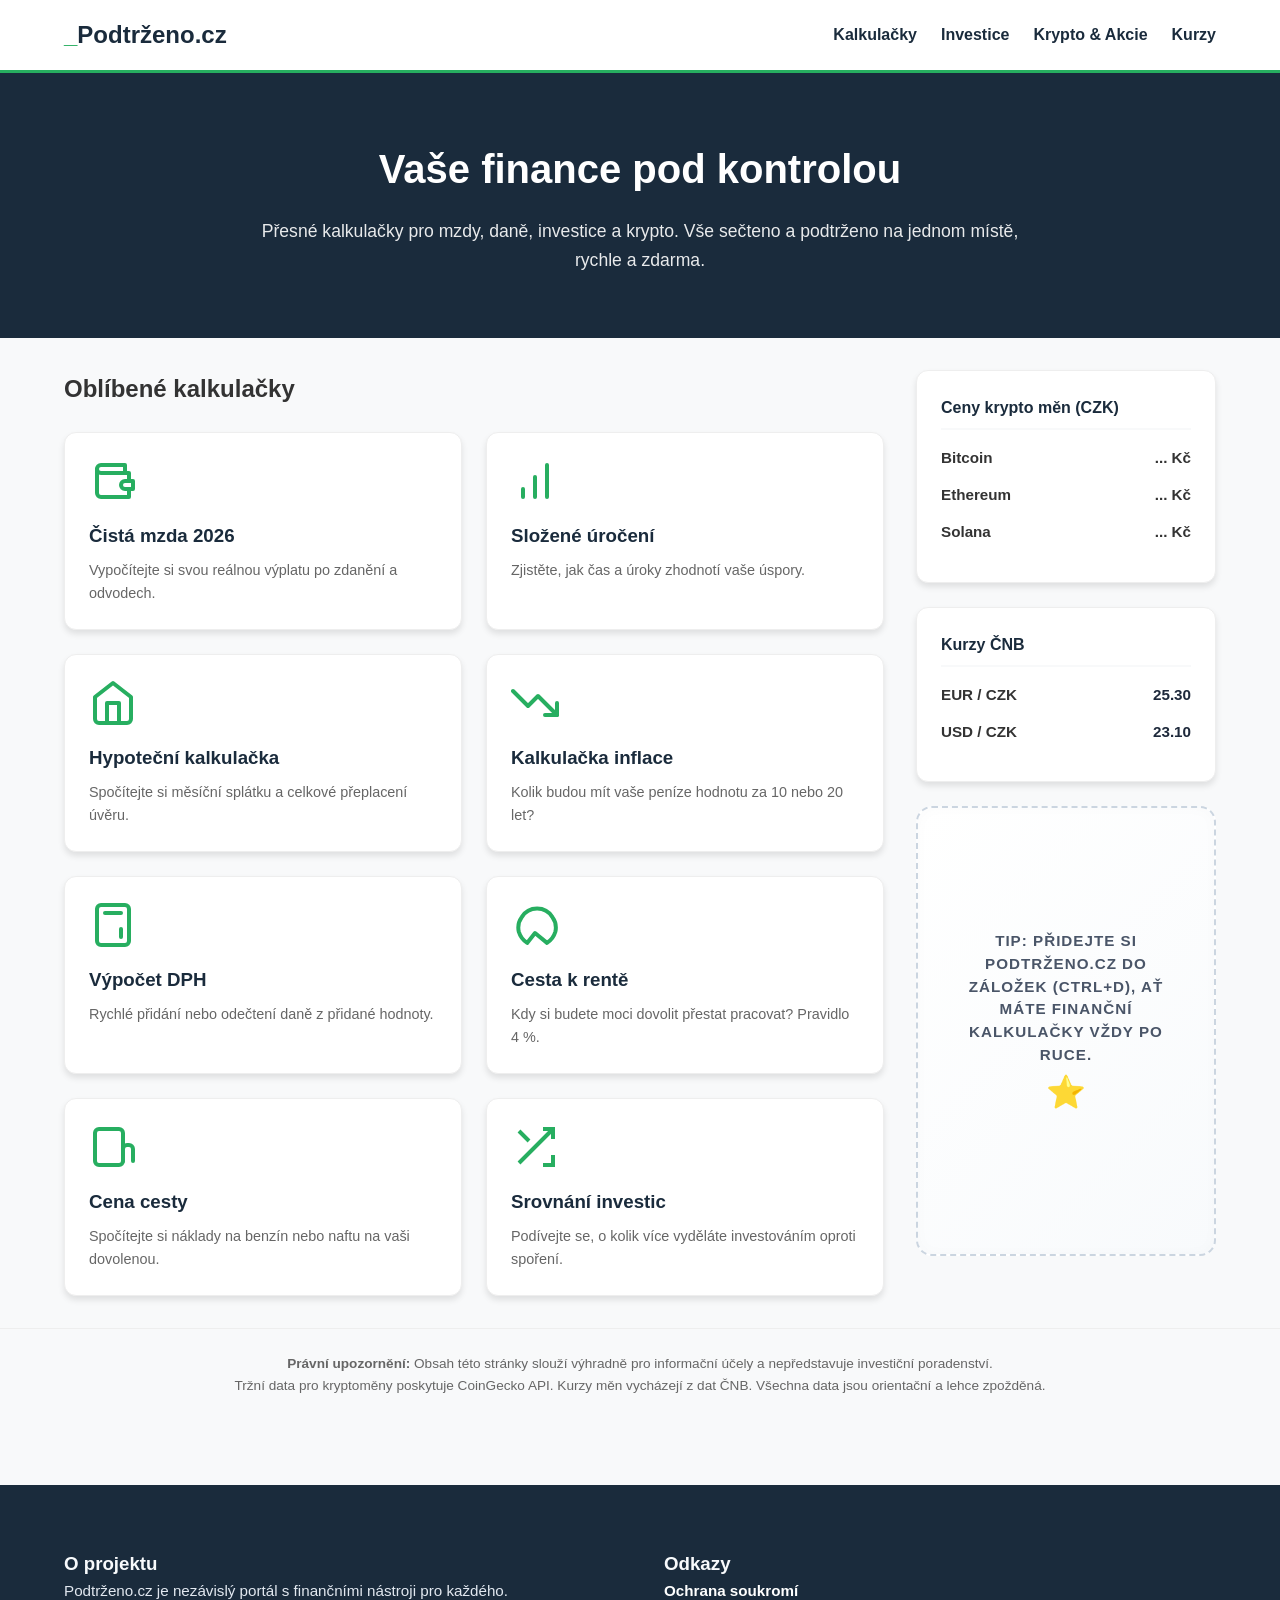
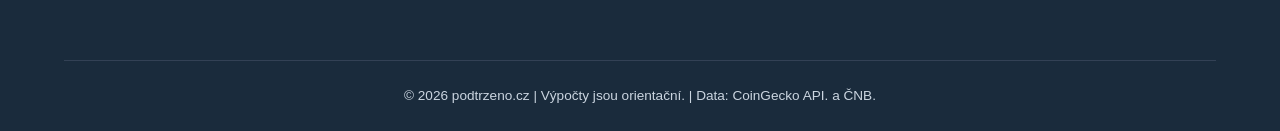
==== index.html @ 0bf3444c "Commit" ====
<!DOCTYPE html>
<html lang="cs">
<head>
    <meta charset="UTF-8">
    <meta name="viewport" content="width=device-width, initial-scale=1.0">
    <title>Podtrženo.cz | Chytré finanční kalkulačky a kurzy</title>
    <meta name="description" content="Všechny finanční výpočty na jednom místě. Kalkulačka čisté mzdy, složené úročení, hypotéky a aktuální kurzy kryptoměn pro rok 2026.">
    
    <link rel="stylesheet" href="styles.css">
    <link rel="icon" type="image/svg+xml" href="favicon.png">
    <link rel="apple-touch-icon" href="favicon.png">
    <script src="app.js" defer></script>
</head>
<body>

<header>
    <a href="index.html" class="logo"><span>_</span>Podtrženo.cz</a>
    <nav>
        <ul>
            <li><a href="#kalkulacky">Kalkulačky</a></li>
            <li><a href="html/investice.html">Investice</a></li>
            <li><a href="html/krypto.html">Krypto & Akcie</a></li>
            <li><a href="html/kurzy.html">Kurzy</a></li>
        </ul>
    </nav>
</header>

<section class="hero">
    <h1>Vaše finance pod kontrolou</h1>
    <p>Přesné kalkulačky pro mzdy, daně, investice a krypto. Vše sečteno a podtrženo na jednom místě, rychle a zdarma.</p>
</section>

<div class="container">
    <main>
        <h2 id="kalkulacky" style="margin-bottom: 1.5rem;">Oblíbené kalkulačky</h2>
        <div class="tools-grid">
            
            <a href="html/kalkulacky/cista-mzda.html" class="card">
                <svg class="card-icon" viewBox="0 0 24 24" fill="none" stroke="currentColor" stroke-width="2" stroke-linecap="round" stroke-linejoin="round">
                    <path d="M20 12V8H6a2 2 0 0 1-2-2c0-1.1.9-2 2-2h12v4"></path>
                    <path d="M4 6v12c0 1.1.9 2 2 2h14v-4"></path>
                    <path d="M18 12a2 2 0 0 0-2 2c0 1.1.9 2 2 2h4v-4h-4z"></path>
                </svg>
                <h3>Čistá mzda 2026</h3>
                <p>Vypočítejte si svou reálnou výplatu po zdanění a odvodech.</p>
            </a>

            <a href="html/kalkulacky/slozeny-urok.html" class="card">
                <svg class="card-icon" viewBox="0 0 24 24" fill="none" stroke="currentColor" stroke-width="2" stroke-linecap="round" stroke-linejoin="round">
                    <line x1="12" y1="20" x2="12" y2="10"></line>
                    <line x1="18" y1="20" x2="18" y2="4"></line>
                    <line x1="6" y1="20" x2="6" y2="16"></line>
                </svg>
                <h3>Složené úročení</h3>
                <p>Zjistěte, jak čas a úroky zhodnotí vaše úspory.</p>
            </a>

            <a href="html/kalkulacky/hypoteka.html" class="card">
                <svg class="card-icon" viewBox="0 0 24 24" fill="none" stroke="currentColor" stroke-width="2" stroke-linecap="round" stroke-linejoin="round">
                    <path d="M3 9l9-7 9 7v11a2 2 0 0 1-2 2H5a2 2 0 0 1-2-2z"></path>
                    <polyline points="9 22 9 12 15 12 15 22"></polyline>
                </svg>
                <h3>Hypoteční kalkulačka</h3>
                <p>Spočítejte si měsíční splátku a celkové přeplacení úvěru.</p>
            </a>

            <a href="html/kalkulacky/inflace.html" class="card">
                <svg class="card-icon" viewBox="0 0 24 24" fill="none" stroke="currentColor" stroke-width="2" stroke-linecap="round" stroke-linejoin="round">
                    <polyline points="23 18 13.5 8.5 8.5 13.5 1 6"></polyline>
                    <polyline points="17 18 23 18 23 12"></polyline>
                </svg>
                <h3>Kalkulačka inflace</h3>
                <p>Kolik budou mít vaše peníze hodnotu za 10 nebo 20 let?</p>
            </a>

            <a href="html/kalkulacky/dph.html" class="card">
                <svg class="card-icon" viewBox="0 0 24 24" fill="none" stroke="currentColor" stroke-width="2" stroke-linecap="round" stroke-linejoin="round">
                    <rect x="4" y="2" width="16" height="20" rx="2" ry="2"></rect>
                    <line x1="8" y1="6" x2="16" y2="6"></line>
                    <line x1="16" y1="14" x2="16" y2="18"></line>
                </svg>
                <h3>Výpočet DPH</h3>
                <p>Rychlé přidání nebo odečtení daně z přidané hodnoty.</p>
            </a>

            <a href="html/kalkulacky/fire.html" class="card">
                <svg class="card-icon" viewBox="0 0 24 24" fill="none" stroke="currentColor" stroke-width="2" stroke-linecap="round" stroke-linejoin="round">
                    <path d="M8.08 20.95a10 10 0 0 1-4.18-5.57 9 9 0 0 1 1.48-7.3 9 9 0 0 1 15.32 0 9 9 0 0 1 1.48 7.3 10 10 0 0 1-4.18 5.57L12 16l-3.92 4.95z"></path>
                </svg>
                <h3>Cesta k rentě</h3>
                <p>Kdy si budete moci dovolit přestat pracovat? Pravidlo 4 %.</p>
            </a>

            <a href="html/kalkulacky/palivo.html" class="card">
                <svg class="card-icon" viewBox="0 0 24 24" fill="none" stroke="currentColor" stroke-width="2" stroke-linecap="round" stroke-linejoin="round">
                    <path d="M3 19V5c0-1.1.9-2 2-2h10a2 2 0 0 1 2 2v14a2 2 0 0 1-2 2H5a2 2 0 0 1-2-2Z"></path>
                    <path d="M17 19v-6c0-1.1.9-2 2-2h1a2 2 0 0 1 2 2v6"></path>
                </svg>
                <h3>Cena cesty</h3>
                <p>Spočítejte si náklady na benzín nebo naftu na vaši dovolenou.</p>
            </a>

            <a href="html/kalkulacky/srovnani-investic.html" class="card">
                <svg class="card-icon" viewBox="0 0 24 24" fill="none" stroke="#27ae60" stroke-width="2">
                    <path d="M16 3h5v5M4 20L21 3M21 16v5h-5M4 4l5 5"></path>
                </svg>
                <h3>Srovnání investic</h3>
                <p>Podívejte se, o kolik více vyděláte investováním oproti spoření.</p>
            </a>
        </div>
        <!-- REKLAMA -->
        <!-- <div class="ad-space" style="margin-top: 2rem;"></div> -->
    </main>

    <aside>
        <div class="market-widget">
            <h4>Ceny krypto měn (CZK)</h4>
            <div id="crypto-list">
                <div class="market-item"><span>Bitcoin</span> <strong>... Kč</strong></div>
                <div class="market-item"><span>Ethereum</span> <strong>... Kč</strong></div>
                <div class="market-item"><span>Solana</span> <strong>... Kč</strong></div>
            </div>
        </div>

        <div class="market-widget">
            <h4>Kurzy ČNB</h4>
            <div class="market-item"><span>EUR / CZK</span> <strong id="eur-price" style="color:#1e293b">25.30</strong></div>
            <div class="market-item"><span>USD / CZK</span> <strong id="usd-price" style="color:#1e293b">23.10</strong></div>
        </div>

        <div class="ad-space" style="min-height: 450px;"></div>
    </aside>
</div>

<div class="disclaimer-footer">
    <strong>Právní upozornění:</strong> Obsah této stránky slouží výhradně pro informační účely a nepředstavuje investiční poradenství. <br>
    Tržní data pro kryptoměny poskytuje CoinGecko API. Kurzy měn vycházejí z dat ČNB. Všechna data jsou orientační a lehce zpožděná.
</div>

<footer>
    <div class="footer-content">
        <div>
            <h3>O projektu</h3>
            <p>Podtrženo.cz je nezávislý portál s finančními nástroji pro každého.</p>
        </div>
        <div>
            <h3>Odkazy</h3>
            <p><a href="html/privacy.html" style="color: #fff; text-decoration: none;">Ochrana soukromí</a></p>
        </div>
    </div>
    <div class="footer-bottom">
        &copy; 2026 podtrzeno.cz | Výpočty jsou orientační. | Data: CoinGecko API. a ČNB.
    </div>
</footer>

<script>
    function renderData(data) {
        const list = document.getElementById('crypto-list');
        if (!list || !data || !data.bitcoin) return;
        const html = `
            <div class="market-item"><span>Bitcoin</span> <strong>${Math.round(data.bitcoin.czk).toLocaleString('cs-CZ')} Kč</strong></div>
            <div class="market-item"><span>Ethereum</span> <strong>${Math.round(data.ethereum.czk).toLocaleString('cs-CZ')} Kč</strong></div>
            <div class="market-item"><span>Solana</span> <strong>${Math.round(data.solana.czk).toLocaleString('cs-CZ')} Kč</strong></div>
        `;
        requestAnimationFrame(() => { list.innerHTML = html; });
    }

    async function fetchMarketData() {
        const cacheKey = 'marketData';
        const cacheTimeKey = 'marketDataTime';
        const cachedData = localStorage.getItem(cacheKey);
        const cachedTime = localStorage.getItem(cacheTimeKey);
        const now = Date.now();

        if (cachedData && cachedTime && (now - cachedTime < 300000)) {
            renderData(JSON.parse(cachedData));
            return;
        }

        try {
            const res = await fetch('https://api.coingecko.com/api/v3/simple/price?ids=bitcoin,ethereum,solana&vs_currencies=czk');
            if (res.ok) {
                const data = await res.json();
                localStorage.setItem(cacheKey, JSON.stringify(data));
                localStorage.setItem(cacheTimeKey, now.toString());
                renderData(data);
            }
        } catch (e) { console.warn("API Error"); }
    }

    window.addEventListener('load', () => {
        fetchMarketData();
        setInterval(fetchMarketData, 60000);
    });
</script>
</body>
</html>
---- styles.css ----
@charset "UTF-8";
* {
  margin: 0;
  padding: 0;
  box-sizing: border-box;
}

html {
  scroll-behavior: smooth;
}

body {
  font-family: "Segoe UI", Roboto, Helvetica, Arial, sans-serif;
  background-color: #f8f9fa;
  color: #333;
  line-height: 1.6;
}

header {
  background: #ffffff;
  border-bottom: 3px solid #27ae60;
  padding: 1rem 5%;
  display: flex;
  justify-content: space-between;
  align-items: center;
  position: sticky;
  top: 0;
  z-index: 1000;
}
header .logo {
  font-size: 1.5rem;
  font-weight: 800;
  color: #1a2b3c;
  text-decoration: none;
}
header .logo span {
  color: #27ae60;
}
header nav ul {
  display: flex;
  list-style: none;
}
header nav ul li {
  margin-left: 1.5rem;
}
header nav ul li a {
  text-decoration: none;
  color: #1a2b3c;
  font-weight: 600;
  transition: all 0.3s ease-in-out;
}
header nav ul li a:hover {
  color: #27ae60;
}
@media (max-width: 600px) {
  header {
    flex-direction: column;
  }
  header nav ul {
    margin-top: 1rem;
  }
  header nav ul li {
    margin: 0 0.5rem;
  }
}

.hero {
  background: #1a2b3c;
  color: #ffffff;
  padding: 4rem 5%;
  text-align: center;
}
.hero h1 {
  font-size: 2.5rem;
  margin-bottom: 1rem;
}
@media (max-width: 600px) {
  .hero h1 {
    font-size: 1.8rem;
  }
}
.hero p {
  font-size: 1.1rem;
  opacity: 0.9;
  max-width: 800px;
  margin: 0 auto;
}

.container {
  display: grid;
  grid-template-columns: 1fr 300px;
  gap: 2rem;
  padding: 2rem 5%;
  max-width: 1400px;
  margin: 0 auto;
  /* Efekt při přejetí myší - box se mírně zvýrazní */
  /* Vložení ikony (hvězdičky) přes CSS */
  /* Hlavní text tipu */
  /* Jemná animace pro hvězdičku */
}
@media (max-width: 900px) {
  .container {
    grid-template-columns: 1fr;
  }
}
.container .ad-space {
  background: linear-gradient(135deg, #ffffff 0%, #f8fafc 100%);
  border: 2px dashed #cbd5e0;
  border-radius: 16px;
  display: flex;
  flex-direction: column; /* Aby šla ikona nad text */
  align-items: center;
  justify-content: center;
  text-align: center;
  padding: 30px;
  color: #4a5568;
  font-size: 0.95rem;
  position: relative;
  min-height: 280px;
  transition: all 0.3s ease;
  box-shadow: inset 0 0 15px rgba(0, 0, 0, 0.02);
}
.container .ad-space:hover {
  border-color: #27ae60;
  background: #ffffff;
  transform: translateY(-2px);
}
.container .ad-space::after {
  content: "⭐";
  font-size: 2rem;
  margin-bottom: 15px;
  display: block;
  animation: pulse 2s infinite;
}
.container .ad-space::before {
  content: "TIP: Přidejte si Podtrženo.cz do záložek (Ctrl+D), ať máte finanční kalkulačky vždy po ruce.";
  font-weight: 700;
  line-height: 1.5;
  max-width: 200px; /* Text se hezky zalomí */
}
@keyframes pulse {
  0% {
    transform: scale(1);
    opacity: 0.8;
  }
  50% {
    transform: scale(1.1);
    opacity: 1;
  }
  100% {
    transform: scale(1);
    opacity: 0.8;
  }
}

.tools-grid {
  display: grid;
  grid-template-columns: repeat(auto-fit, minmax(280px, 1fr));
  gap: 1.5rem;
}
.tools-grid .card {
  background: #ffffff;
  border-radius: 12px;
  box-shadow: 0 4px 6px rgba(0, 0, 0, 0.1);
  padding: 1.5rem;
  border: 1px solid #eeeeee;
  text-decoration: none;
  color: inherit;
  transition: all 0.3s ease-in-out;
  display: flex;
  flex-direction: column;
}
.tools-grid .card:hover {
  transform: translateY(-5px);
  border-color: #27ae60;
}
.tools-grid .card .card-icon {
  width: 48px;
  height: 48px;
  color: #27ae60;
  margin-bottom: 1rem;
  stroke-width: 2px;
}
.tools-grid .card h3 {
  margin-bottom: 0.5rem;
  color: #1a2b3c;
}
.tools-grid .card p {
  font-size: 0.9rem;
  color: #666;
  flex-grow: 1;
}

aside .market-widget {
  background: #ffffff;
  border-radius: 12px;
  box-shadow: 0 4px 6px rgba(0, 0, 0, 0.1);
  padding: 1.5rem;
  border: 1px solid #eeeeee;
  margin-bottom: 1.5rem;
}
aside .market-widget h4 {
  margin-bottom: 1rem;
  border-bottom: 2px solid #f8f9fa;
  padding-bottom: 0.5rem;
  display: flex;
  align-items: center;
  color: #1a2b3c;
}
aside .market-widget .market-item {
  display: flex;
  justify-content: space-between;
  margin-bottom: 0.8rem;
  font-size: 0.95rem;
  font-weight: bold;
}
aside .market-widget .market-item .price-up {
  color: #27ae60;
}

.ad-space {
  background: #ebebeb;
  border: 2px dashed #bbb;
  display: flex;
  align-items: center;
  justify-content: center;
  color: #888;
  font-size: 0.8rem;
  min-height: 250px;
  margin: 1.5rem 0;
  border-radius: 12px;
  text-transform: uppercase;
  letter-spacing: 1px;
}

footer {
  background: #1a2b3c;
  color: #f8fafc;
  padding: 4rem 5% 1.5rem;
  margin-top: 4rem;
}
footer .footer-content {
  display: grid;
  grid-template-columns: repeat(auto-fit, minmax(250px, 1fr));
  gap: 3rem;
  margin-bottom: 3rem;
}
footer .footer-content h4 {
  color: #27ae60;
  margin-bottom: 1.2rem;
  font-size: 1.2rem;
  font-weight: 800;
}
footer .footer-content p {
  color: #e2e8f0;
  font-size: 0.95rem;
  line-height: 1.6;
}
footer .footer-content a {
  display: inline-block;
  margin-bottom: 0.5rem;
  color: #38bdf8;
  text-decoration: none;
  font-weight: 600;
  border-bottom: 1px solid transparent;
  transition: all 0.3s ease-in-out;
}
footer .footer-content a:hover {
  color: #ffffff;
  border-bottom: 1px solid #38bdf8;
}
footer .footer-bottom {
  text-align: center;
  border-top: 1px solid #334155;
  padding-top: 1.5rem;
  font-size: 0.85rem;
  color: #cbd5e0;
  font-weight: 500;
  opacity: 1;
}

.tooltip {
  position: relative;
  display: inline-block;
  margin-left: 8px;
  cursor: help;
  display: flex;
  align-items: center;
}
.tooltip .tooltip-icon {
  width: 18px;
  height: 18px;
  color: #666;
  opacity: 0.6;
}
.tooltip .tooltip-icon:hover {
  opacity: 1;
  color: #27ae60;
}
.tooltip .tooltip-text {
  visibility: hidden;
  width: 220px;
  background-color: #1a2b3c;
  color: #fff;
  text-align: center;
  border-radius: 6px;
  padding: 10px;
  position: absolute;
  z-index: 10;
  bottom: 125%;
  left: 50%;
  transform: translateX(-50%);
  opacity: 0;
  transition: opacity 0.3s;
  font-size: 0.85rem;
  font-weight: normal;
  line-height: 1.4;
  box-shadow: 0 4px 6px rgba(0, 0, 0, 0.1);
}
.tooltip .tooltip-text::after {
  content: "";
  position: absolute;
  top: 100%;
  left: 50%;
  margin-left: -5px;
  border-width: 5px;
  border-style: solid;
  border-color: #1a2b3c transparent transparent transparent;
}
.tooltip:hover .tooltip-text {
  visibility: visible;
  opacity: 1;
}

.disclaimer-footer {
  background: #f8f9fa;
  padding: 1.5rem 5%;
  font-size: 0.85rem;
  color: #666;
  text-align: center;
  border-top: 1px solid #eee;
}/*# sourceMappingURL=styles.css.map */
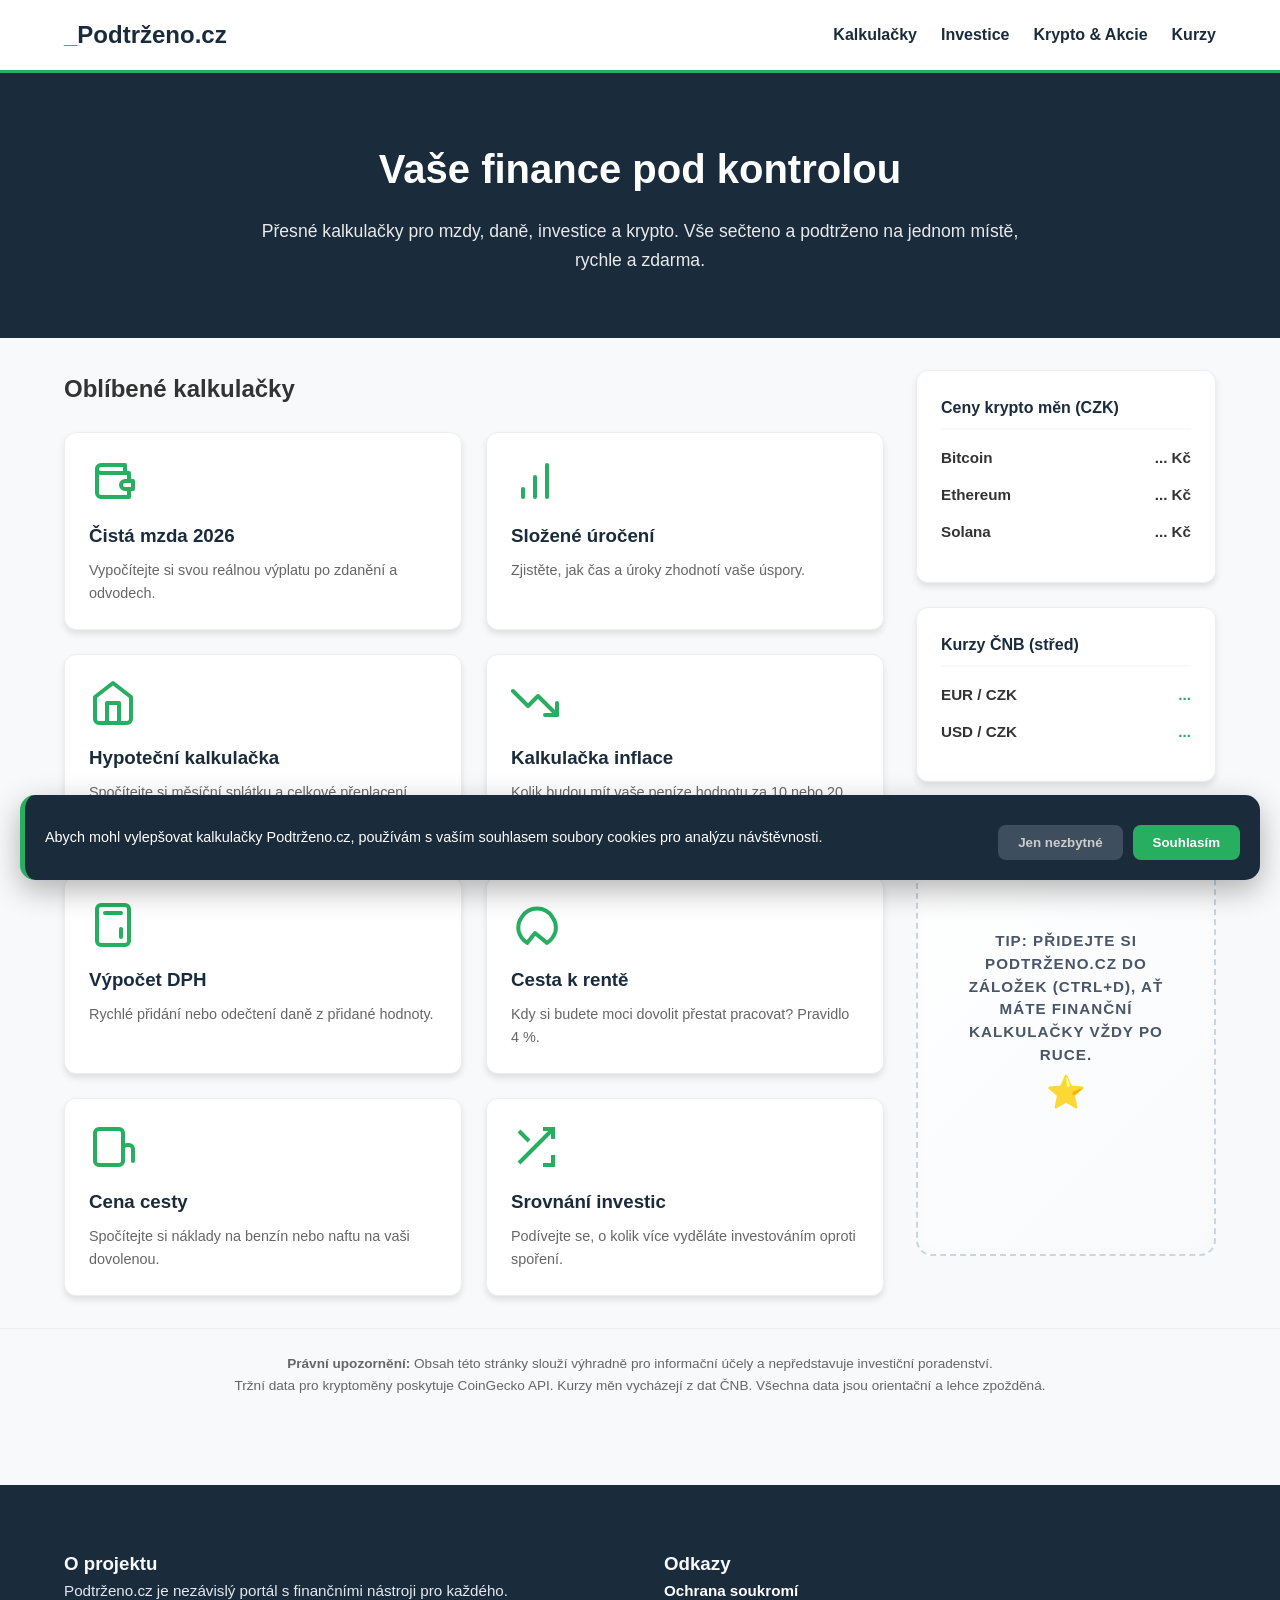
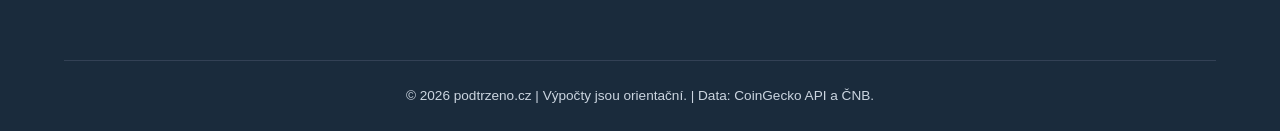
==== commit 17398cb7: "Analitics, cookies a opravy kurzů" ====
--- a/index.html
+++ b/index.html
@@ -10,6 +10,34 @@
     <link rel="icon" type="image/svg+xml" href="favicon.png">
     <link rel="apple-touch-icon" href="favicon.png">
     <script src="app.js" defer></script>
+
+    <style>
+        #cookie-banner {
+            position: fixed; bottom: 20px; left: 20px; right: 20px;
+            background: #1a2b3c; color: white; padding: 20px;
+            border-radius: 15px; box-shadow: 0 10px 30px rgba(0,0,0,0.3);
+            z-index: 9999; display: none; align-items: center; justify-content: space-between;
+            flex-wrap: wrap; border-left: 5px solid #27ae60;
+        }
+        #cookie-banner p { margin: 0 20px 0 0; font-size: 0.9rem; flex: 1; min-width: 250px; }
+        .cookie-btns { display: flex; gap: 10px; margin-top: 10px; }
+        .cookie-btn { 
+            padding: 10px 20px; border-radius: 8px; cursor: pointer; border: none; 
+            font-weight: bold; transition: 0.3s; 
+        }
+        .btn-accept { background: #27ae60; color: white; }
+        .btn-accept:hover { background: #219150; }
+        .btn-decline { background: #3e4e5e; color: #ccc; }
+        .btn-decline:hover { background: #4e5e6e; color: white; }
+    </style>
+
+    <script async src="https://www.googletagmanager.com/gtag/js?id=G-TYD8G2RZBP" type="text/plain" class="ga-script"></script>
+    <script type="text/plain" class="ga-script">
+      window.dataLayer = window.dataLayer || [];
+      function gtag(){dataLayer.push(arguments);}
+      gtag('js', new Date());
+      gtag('config', 'G-TYD8G2RZBP');
+    </script>
 </head>
 <body>
 
@@ -108,24 +136,22 @@
                 <p>Podívejte se, o kolik více vyděláte investováním oproti spoření.</p>
             </a>
         </div>
-        <!-- REKLAMA -->
-        <!-- <div class="ad-space" style="margin-top: 2rem;"></div> -->
     </main>
 
     <aside>
         <div class="market-widget">
             <h4>Ceny krypto měn (CZK)</h4>
             <div id="crypto-list">
-                <div class="market-item"><span>Bitcoin</span> <strong>... Kč</strong></div>
-                <div class="market-item"><span>Ethereum</span> <strong>... Kč</strong></div>
-                <div class="market-item"><span>Solana</span> <strong>... Kč</strong></div>
+                <div class="market-item"><span>Bitcoin</span> <strong id="btc-price">... Kč</strong></div>
+                <div class="market-item"><span>Ethereum</span> <strong id="eth-price">... Kč</strong></div>
+                <div class="market-item"><span>Solana</span> <strong id="sol-price">... Kč</strong></div>
             </div>
         </div>
 
         <div class="market-widget">
-            <h4>Kurzy ČNB</h4>
-            <div class="market-item"><span>EUR / CZK</span> <strong id="eur-price" style="color:#1e293b">25.30</strong></div>
-            <div class="market-item"><span>USD / CZK</span> <strong id="usd-price" style="color:#1e293b">23.10</strong></div>
+            <h4>Kurzy ČNB (střed)</h4>
+            <div class="market-item"><span>EUR / CZK</span> <strong id="eur-price" style="color:#27ae60">...</strong></div>
+            <div class="market-item"><span>USD / CZK</span> <strong id="usd-price" style="color:#27ae60">...</strong></div>
         </div>
 
         <div class="ad-space" style="min-height: 450px;"></div>
@@ -149,49 +175,100 @@
         </div>
     </div>
     <div class="footer-bottom">
-        &copy; 2026 podtrzeno.cz | Výpočty jsou orientační. | Data: CoinGecko API. a ČNB.
+        &copy; 2026 podtrzeno.cz | Výpočty jsou orientační. | Data: CoinGecko API a ČNB.
     </div>
 </footer>
 
+<div id="cookie-banner">
+    <p>Abych mohl vylepšovat kalkulačky Podtrženo.cz, používám s vaším souhlasem soubory cookies pro analýzu návštěvnosti.</p>
+    <div class="cookie-btns">
+        <button class="cookie-btn btn-decline" onclick="cookieAction('reject')">Jen nezbytné</button>
+        <button class="cookie-btn btn-accept" onclick="cookieAction('accept')">Souhlasím</button>
+    </div>
+</div>
+
 <script>
-    function renderData(data) {
-        const list = document.getElementById('crypto-list');
-        if (!list || !data || !data.bitcoin) return;
-        const html = `
-            <div class="market-item"><span>Bitcoin</span> <strong>${Math.round(data.bitcoin.czk).toLocaleString('cs-CZ')} Kč</strong></div>
-            <div class="market-item"><span>Ethereum</span> <strong>${Math.round(data.ethereum.czk).toLocaleString('cs-CZ')} Kč</strong></div>
-            <div class="market-item"><span>Solana</span> <strong>${Math.round(data.solana.czk).toLocaleString('cs-CZ')} Kč</strong></div>
-        `;
-        requestAnimationFrame(() => { list.innerHTML = html; });
-    }
-
-    async function fetchMarketData() {
-        const cacheKey = 'marketData';
-        const cacheTimeKey = 'marketDataTime';
-        const cachedData = localStorage.getItem(cacheKey);
-        const cachedTime = localStorage.getItem(cacheTimeKey);
-        const now = Date.now();
-
-        if (cachedData && cachedTime && (now - cachedTime < 300000)) {
-            renderData(JSON.parse(cachedData));
-            return;
-        }
-
+    /* --- LOGIKA COOKIE LIŠTY --- */
+    function cookieAction(action) {
+        if (action === 'accept') {
+            localStorage.setItem('cookieConsent', 'accepted');
+            activateGA();
+        } else {
+            localStorage.setItem('cookieConsent', 'rejected');
+        }
+        document.getElementById('cookie-banner').style.display = 'none';
+    }
+
+    function activateGA() {
+        const scripts = document.querySelectorAll('.ga-script');
+        scripts.forEach(script => {
+            const newScript = document.createElement('script');
+            if (script.src) {
+                newScript.src = script.src;
+                newScript.async = true;
+            } else {
+                newScript.innerHTML = script.innerHTML;
+            }
+            document.head.appendChild(newScript);
+            script.remove();
+        });
+    }
+
+    window.addEventListener('load', () => {
+        const consent = localStorage.getItem('cookieConsent');
+        if (!consent) {
+            document.getElementById('cookie-banner').style.display = 'flex';
+        } else if (consent === 'accepted') {
+            activateGA();
+        }
+    });
+
+    /* --- LOGIKA KRYPTOMĚN (CoinGecko) --- */
+    function renderCrypto(data) {
+        if (!data) return;
+        if(data.bitcoin) document.getElementById('btc-price').innerText = Math.round(data.bitcoin.czk).toLocaleString('cs-CZ') + " Kč";
+        if(data.ethereum) document.getElementById('eth-price').innerText = Math.round(data.ethereum.czk).toLocaleString('cs-CZ') + " Kč";
+        if(data.solana) document.getElementById('sol-price').innerText = Math.round(data.solana.czk).toLocaleString('cs-CZ') + " Kč";
+    }
+
+    async function fetchCrypto() {
         try {
             const res = await fetch('https://api.coingecko.com/api/v3/simple/price?ids=bitcoin,ethereum,solana&vs_currencies=czk');
             if (res.ok) {
                 const data = await res.json();
-                localStorage.setItem(cacheKey, JSON.stringify(data));
-                localStorage.setItem(cacheTimeKey, now.toString());
-                renderData(data);
+                renderCrypto(data);
             }
-        } catch (e) { console.warn("API Error"); }
-    }
-
-    window.addEventListener('load', () => {
-        fetchMarketData();
-        setInterval(fetchMarketData, 60000);
+        } catch (e) { console.warn("Krypto API Error"); }
+    }
+
+    /* --- LOGIKA KURZŮ MĚN (ČNB přes PHP most) --- */
+    async function fetchCNB() {
+        try {
+            const res = await fetch('get_kurzy.php');
+            if (!res.ok) return;
+            const json = await res.json();
+            const lines = json.text.split('\n');
+            
+            lines.forEach(line => {
+                const parts = line.split('|');
+                if (parts.length < 5) return;
+                
+                if (parts[3] === 'EUR') {
+                    document.getElementById('eur-price').innerText = parts[4].replace(',', '.') + " Kč";
+                }
+                if (parts[3] === 'USD') {
+                    document.getElementById('usd-price').innerText = parts[4].replace(',', '.') + " Kč";
+                }
+            });
+        } catch (e) { console.warn("ČNB Error - pravděpodobně chybí get_kurzy.php"); }
+    }
+
+    // Spuštění po načtení
+    window.addEventListener('DOMContentLoaded', () => {
+        fetchCrypto();
+        fetchCNB();
     });
 </script>
+
 </body>
 </html>
--- a/styles.css
+++ b/styles.css
@@ -93,10 +93,6 @@
   padding: 2rem 5%;
   max-width: 1400px;
   margin: 0 auto;
-  /* Efekt při přejetí myší - box se mírně zvýrazní */
-  /* Vložení ikony (hvězdičky) přes CSS */
-  /* Hlavní text tipu */
-  /* Jemná animace pro hvězdičku */
 }
 @media (max-width: 900px) {
   .container {
@@ -120,10 +116,16 @@
   transition: all 0.3s ease;
   box-shadow: inset 0 0 15px rgba(0, 0, 0, 0.02);
 }
+.container {
+  /* Efekt při přejetí myší - box se mírně zvýrazní */
+}
 .container .ad-space:hover {
   border-color: #27ae60;
   background: #ffffff;
   transform: translateY(-2px);
+}
+.container {
+  /* Vložení ikony (hvězdičky) přes CSS */
 }
 .container .ad-space::after {
   content: "⭐";
@@ -132,11 +134,17 @@
   display: block;
   animation: pulse 2s infinite;
 }
+.container {
+  /* Hlavní text tipu */
+}
 .container .ad-space::before {
   content: "TIP: Přidejte si Podtrženo.cz do záložek (Ctrl+D), ať máte finanční kalkulačky vždy po ruce.";
   font-weight: 700;
   line-height: 1.5;
   max-width: 200px; /* Text se hezky zalomí */
+}
+.container {
+  /* Jemná animace pro hvězdičku */
 }
 @keyframes pulse {
   0% {
@@ -327,6 +335,20 @@
   border-style: solid;
   border-color: #1a2b3c transparent transparent transparent;
 }
+.tooltip .tooltip-text--slevaPoplatnika {
+  left: 50%;
+  transform: translateX(-70%);
+}
+.tooltip .tooltip-text--slevaPoplatnika::after {
+  content: "";
+  position: absolute;
+  top: 100%;
+  left: 70%;
+  margin-left: -5px;
+  border-width: 5px;
+  border-style: solid;
+  border-color: #1a2b3c transparent transparent transparent;
+}
 .tooltip:hover .tooltip-text {
   visibility: visible;
   opacity: 1;
